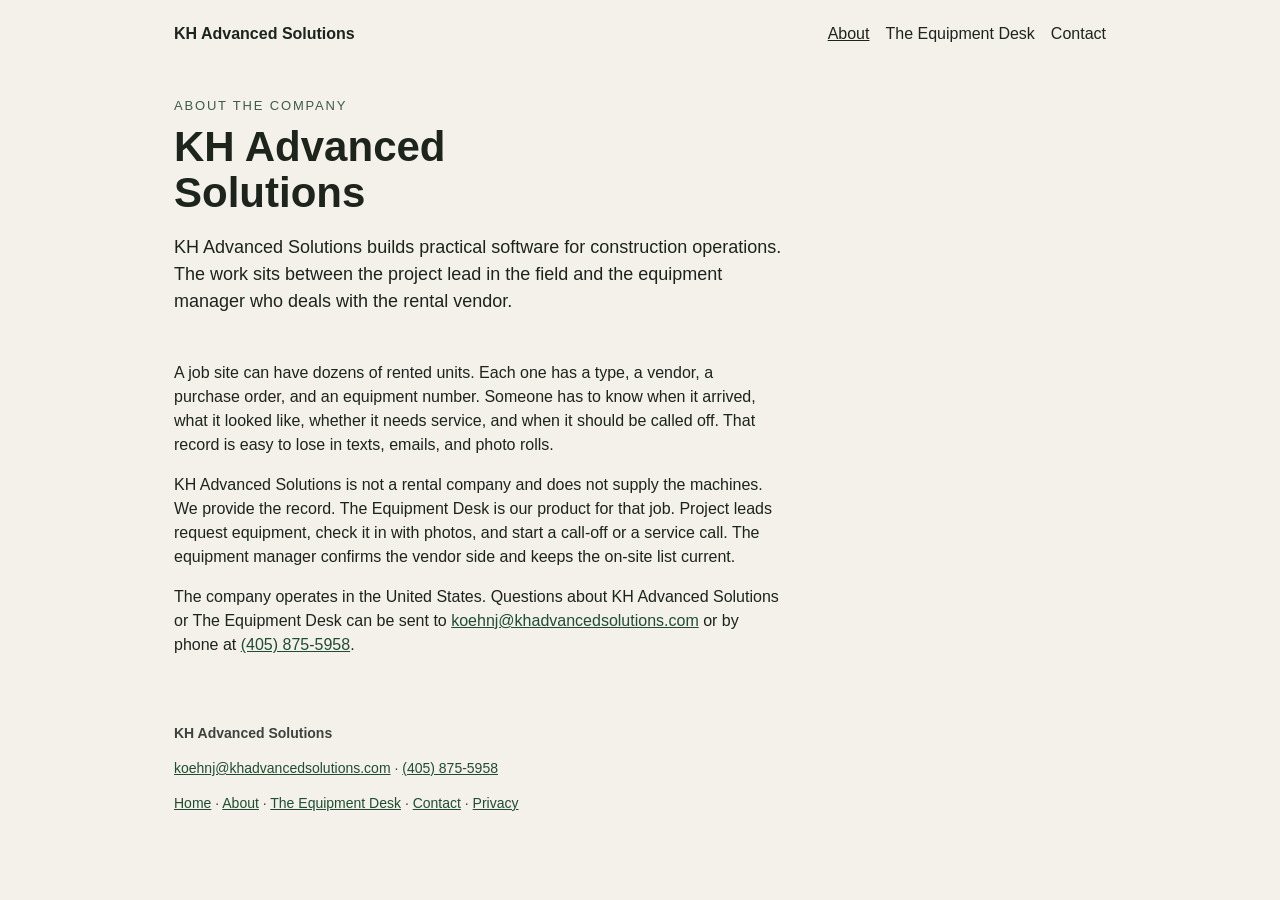
==== about.html @ 8789e8cd "Replace the under-construction page with a full company site for Apple enrollment." ====
<!doctype html>
<html lang="en">
<head>
  <meta charset="utf-8" />
  <meta name="viewport" content="width=device-width, initial-scale=1" />
  <title>About | KH Advanced Solutions</title>
  <meta name="description" content="KH Advanced Solutions is a United States company that builds The Equipment Desk for construction teams." />
  <link rel="stylesheet" href="/styles.css" />
</head>
<body>
  <header class="top">
    <a class="brand" href="/">KH Advanced Solutions</a>
    <nav>
      <a href="/about" aria-current="page">About</a>
      <a href="/equipment-desk">The Equipment Desk</a>
      <a href="/contact">Contact</a>
    </nav>
  </header>
  <main>
    <section class="hero">
      <p class="eyebrow">About the company</p>
      <h1>KH Advanced Solutions</h1>
      <p class="lede">KH Advanced Solutions builds practical software for construction operations. The work sits between the project lead in the field and the equipment manager who deals with the rental vendor.</p>
    </section>
    <section class="prose">
      <p>A job site can have dozens of rented units. Each one has a type, a vendor, a purchase order, and an equipment number. Someone has to know when it arrived, what it looked like, whether it needs service, and when it should be called off. That record is easy to lose in texts, emails, and photo rolls.</p>
      <p>KH Advanced Solutions is not a rental company and does not supply the machines. We provide the record. The Equipment Desk is our product for that job. Project leads request equipment, check it in with photos, and start a call-off or a service call. The equipment manager confirms the vendor side and keeps the on-site list current.</p>
      <p>The company operates in the United States. Questions about KH Advanced Solutions or The Equipment Desk can be sent to <a href="mailto:koehnj@khadvancedsolutions.com">koehnj@khadvancedsolutions.com</a> or by phone at <a href="tel:+14058755958">(405) 875-5958</a>.</p>
    </section>
  </main>
  <footer>
    <p><strong>KH Advanced Solutions</strong></p>
    <p><a href="mailto:koehnj@khadvancedsolutions.com">koehnj@khadvancedsolutions.com</a> · <a href="tel:+14058755958">(405) 875-5958</a></p>
    <p><a href="/">Home</a> · <a href="/about">About</a> · <a href="/equipment-desk">The Equipment Desk</a> · <a href="/contact">Contact</a> · <a href="/privacy">Privacy</a></p>
  </footer>
</body>
</html>
---- styles.css ----
:root { color-scheme: light; }
* { box-sizing: border-box; }
body { margin: 0; font-family: "Segoe UI", "Gill Sans", "Trebuchet MS", sans-serif; color: #1c241c; background: #f4f1ea; line-height: 1.5; }
a { color: #1f4d32; }
.top, main, footer { max-width: 980px; margin: 0 auto; padding-left: 24px; padding-right: 24px; }
.top { display: flex; justify-content: space-between; align-items: center; gap: 16px; padding-top: 22px; padding-bottom: 22px; }
.brand { color: #1c241c; font-weight: 700; text-decoration: none; }
nav { display: flex; flex-wrap: wrap; gap: 16px; }
nav a { color: #1c241c; text-decoration: none; }
nav a[aria-current="page"] { text-decoration: underline; }
.hero { padding: 28px 0 12px; }
.eyebrow { margin: 0 0 8px; color: #3d5c45; font-size: 13px; letter-spacing: 0.14em; text-transform: uppercase; }
h1 { font-size: 42px; line-height: 1.1; font-weight: 650; margin: 0; max-width: 16ch; }
.lede { font-size: 18px; max-width: 62ch; }
.button { display: inline-block; background: #1f4d32; color: #f7f4ee; text-decoration: none; padding: 12px 16px; border-radius: 8px; }
.grid { display: grid; grid-template-columns: repeat(3, 1fr); gap: 16px; padding: 12px 0 28px; }
article, .panel { background: #fff; border: 1px solid #ddd6c8; border-radius: 12px; padding: 18px; }
h2 { margin: 0 0 8px; font-size: 18px; }
.prose { max-width: 68ch; padding-bottom: 24px; }
.prose h2 { margin-top: 28px; }
footer { padding-top: 12px; padding-bottom: 40px; color: #3c433c; font-size: 14px; }
@media (max-width: 800px) { h1 { font-size: 34px; } .grid { grid-template-columns: 1fr; } .top { align-items: flex-start; flex-direction: column; } }
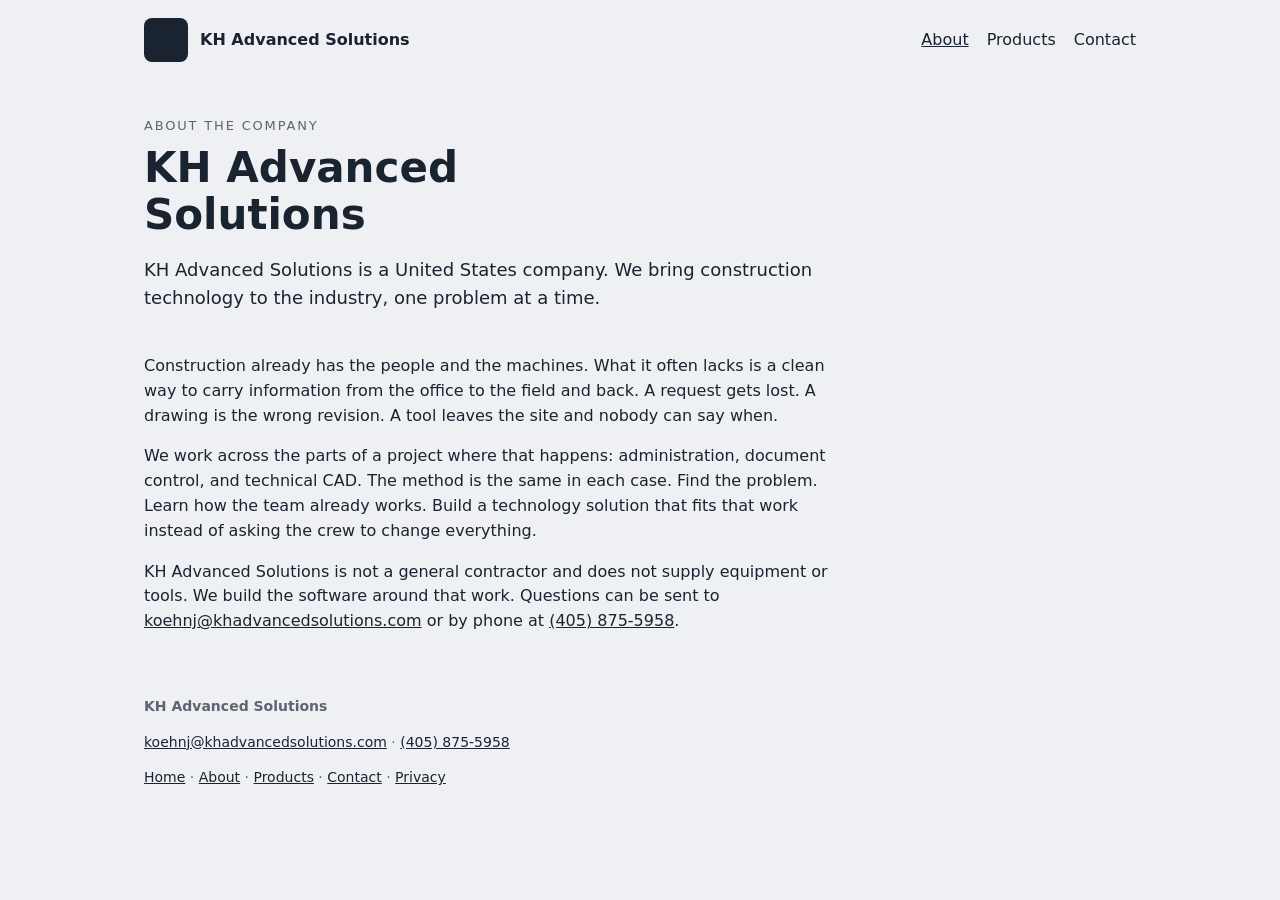
==== commit 8d50430a: "Match the Equipment Desk look and focus the home page on the company." ====
--- a/about.html
+++ b/about.html
@@ -4,15 +4,15 @@
   <meta charset="utf-8" />
   <meta name="viewport" content="width=device-width, initial-scale=1" />
   <title>About | KH Advanced Solutions</title>
-  <meta name="description" content="KH Advanced Solutions is a United States company that builds The Equipment Desk for construction teams." />
+  <meta name="description" content="KH Advanced Solutions is a United States company that brings practical technology to construction." />
   <link rel="stylesheet" href="/styles.css" />
 </head>
 <body>
   <header class="top">
-    <a class="brand" href="/">KH Advanced Solutions</a>
+    <a class="brand" href="/"><img src="/images/kh-mark.png" alt="" /> KH Advanced Solutions</a>
     <nav>
       <a href="/about" aria-current="page">About</a>
-      <a href="/equipment-desk">The Equipment Desk</a>
+      <a href="/products">Products</a>
       <a href="/contact">Contact</a>
     </nav>
   </header>
@@ -20,18 +20,34 @@
     <section class="hero">
       <p class="eyebrow">About the company</p>
       <h1>KH Advanced Solutions</h1>
-      <p class="lede">KH Advanced Solutions builds practical software for construction operations. The work sits between the project lead in the field and the equipment manager who deals with the rental vendor.</p>
+      <p class="lede">
+        KH Advanced Solutions is a United States company. We bring construction technology to the industry,
+        one problem at a time.
+      </p>
     </section>
     <section class="prose">
-      <p>A job site can have dozens of rented units. Each one has a type, a vendor, a purchase order, and an equipment number. Someone has to know when it arrived, what it looked like, whether it needs service, and when it should be called off. That record is easy to lose in texts, emails, and photo rolls.</p>
-      <p>KH Advanced Solutions is not a rental company and does not supply the machines. We provide the record. The Equipment Desk is our product for that job. Project leads request equipment, check it in with photos, and start a call-off or a service call. The equipment manager confirms the vendor side and keeps the on-site list current.</p>
-      <p>The company operates in the United States. Questions about KH Advanced Solutions or The Equipment Desk can be sent to <a href="mailto:koehnj@khadvancedsolutions.com">koehnj@khadvancedsolutions.com</a> or by phone at <a href="tel:+14058755958">(405) 875-5958</a>.</p>
+      <p>
+        Construction already has the people and the machines. What it often lacks is a clean way to carry
+        information from the office to the field and back. A request gets lost. A drawing is the wrong revision.
+        A tool leaves the site and nobody can say when.
+      </p>
+      <p>
+        We work across the parts of a project where that happens: administration, document control, and technical CAD.
+        The method is the same in each case. Find the problem. Learn how the team already works. Build a technology
+        solution that fits that work instead of asking the crew to change everything.
+      </p>
+      <p>
+        KH Advanced Solutions is not a general contractor and does not supply equipment or tools. We build the
+        software around that work. Questions can be sent to
+        <a href="mailto:koehnj@khadvancedsolutions.com">koehnj@khadvancedsolutions.com</a>
+        or by phone at <a href="tel:+14058755958">(405) 875-5958</a>.
+      </p>
     </section>
   </main>
   <footer>
     <p><strong>KH Advanced Solutions</strong></p>
     <p><a href="mailto:koehnj@khadvancedsolutions.com">koehnj@khadvancedsolutions.com</a> · <a href="tel:+14058755958">(405) 875-5958</a></p>
-    <p><a href="/">Home</a> · <a href="/about">About</a> · <a href="/equipment-desk">The Equipment Desk</a> · <a href="/contact">Contact</a> · <a href="/privacy">Privacy</a></p>
+    <p><a href="/">Home</a> · <a href="/about">About</a> · <a href="/products">Products</a> · <a href="/contact">Contact</a> · <a href="/privacy">Privacy</a></p>
   </footer>
 </body>
 </html>
--- a/styles.css
+++ b/styles.css
@@ -1,22 +1,62 @@
 :root { color-scheme: light; }
 * { box-sizing: border-box; }
-body { margin: 0; font-family: "Segoe UI", "Gill Sans", "Trebuchet MS", sans-serif; color: #1c241c; background: #f4f1ea; line-height: 1.5; }
-a { color: #1f4d32; }
-.top, main, footer { max-width: 980px; margin: 0 auto; padding-left: 24px; padding-right: 24px; }
-.top { display: flex; justify-content: space-between; align-items: center; gap: 16px; padding-top: 22px; padding-bottom: 22px; }
-.brand { color: #1c241c; font-weight: 700; text-decoration: none; }
-nav { display: flex; flex-wrap: wrap; gap: 16px; }
-nav a { color: #1c241c; text-decoration: none; }
+body {
+  margin: 0;
+  font-family: "Segoe UI", ui-sans-serif, system-ui, sans-serif;
+  color: #1a2330;
+  background: #eef0f3;
+  line-height: 1.55;
+}
+a { color: #1a2330; }
+img { max-width: 100%; display: block; }
+.top, main, footer { max-width: 1040px; margin: 0 auto; padding-left: 24px; padding-right: 24px; }
+.top {
+  display: flex;
+  justify-content: space-between;
+  align-items: center;
+  gap: 16px;
+  padding-top: 18px;
+  padding-bottom: 18px;
+}
+.brand { display: flex; align-items: center; gap: 12px; color: #1a2330; font-weight: 700; text-decoration: none; }
+.brand img { width: 44px; height: 44px; object-fit: contain; background: #1a2330; border-radius: 8px; }
+nav { display: flex; flex-wrap: wrap; gap: 18px; }
+nav a { color: #1a2330; text-decoration: none; }
 nav a[aria-current="page"] { text-decoration: underline; }
-.hero { padding: 28px 0 12px; }
-.eyebrow { margin: 0 0 8px; color: #3d5c45; font-size: 13px; letter-spacing: 0.14em; text-transform: uppercase; }
-h1 { font-size: 42px; line-height: 1.1; font-weight: 650; margin: 0; max-width: 16ch; }
-.lede { font-size: 18px; max-width: 62ch; }
-.button { display: inline-block; background: #1f4d32; color: #f7f4ee; text-decoration: none; padding: 12px 16px; border-radius: 8px; }
-.grid { display: grid; grid-template-columns: repeat(3, 1fr); gap: 16px; padding: 12px 0 28px; }
-article, .panel { background: #fff; border: 1px solid #ddd6c8; border-radius: 12px; padding: 18px; }
-h2 { margin: 0 0 8px; font-size: 18px; }
-.prose { max-width: 68ch; padding-bottom: 24px; }
+.hero { padding: 36px 0 8px; }
+.eyebrow { margin: 0 0 8px; color: #5c6570; font-size: 13px; letter-spacing: 0.14em; text-transform: uppercase; }
+h1 { font-size: 42px; line-height: 1.12; font-weight: 650; margin: 0; max-width: 18ch; }
+.lede { font-size: 18px; max-width: 66ch; color: #1a2330; }
+.button {
+  display: inline-block;
+  background: #1a2330;
+  color: #f3f5f7;
+  text-decoration: none;
+  padding: 12px 16px;
+  border-radius: 8px;
+}
+.shots { display: grid; grid-template-columns: repeat(3, 1fr); gap: 16px; padding: 20px 0 8px; }
+.shot { background: #fff; border: 1px solid #d4d9e0; border-radius: 12px; overflow: hidden; }
+.shot img { width: 100%; height: 180px; object-fit: cover; }
+.shot div { padding: 14px 16px 18px; }
+.shot h2 { margin: 0 0 6px; font-size: 18px; }
+.shot p, .panel p, .prose p { color: #1a2330; }
+.muted { color: #5c6570; }
+.panel, .product {
+  background: #fff;
+  border: 1px solid #d4d9e0;
+  border-radius: 12px;
+  padding: 18px;
+  margin: 16px 0;
+}
+.product { display: grid; grid-template-columns: 280px 1fr; gap: 18px; align-items: center; }
+.product img { width: 100%; height: 180px; object-fit: cover; border-radius: 8px; }
+h2 { margin: 0 0 8px; font-size: 22px; }
+.prose { max-width: 70ch; padding-bottom: 24px; }
 .prose h2 { margin-top: 28px; }
-footer { padding-top: 12px; padding-bottom: 40px; color: #3c433c; font-size: 14px; }
-@media (max-width: 800px) { h1 { font-size: 34px; } .grid { grid-template-columns: 1fr; } .top { align-items: flex-start; flex-direction: column; } }
+footer { padding-top: 8px; padding-bottom: 40px; color: #5c6570; font-size: 14px; }
+@media (max-width: 800px) {
+  h1 { font-size: 32px; }
+  .shots, .product { grid-template-columns: 1fr; }
+  .top { align-items: flex-start; flex-direction: column; }
+}
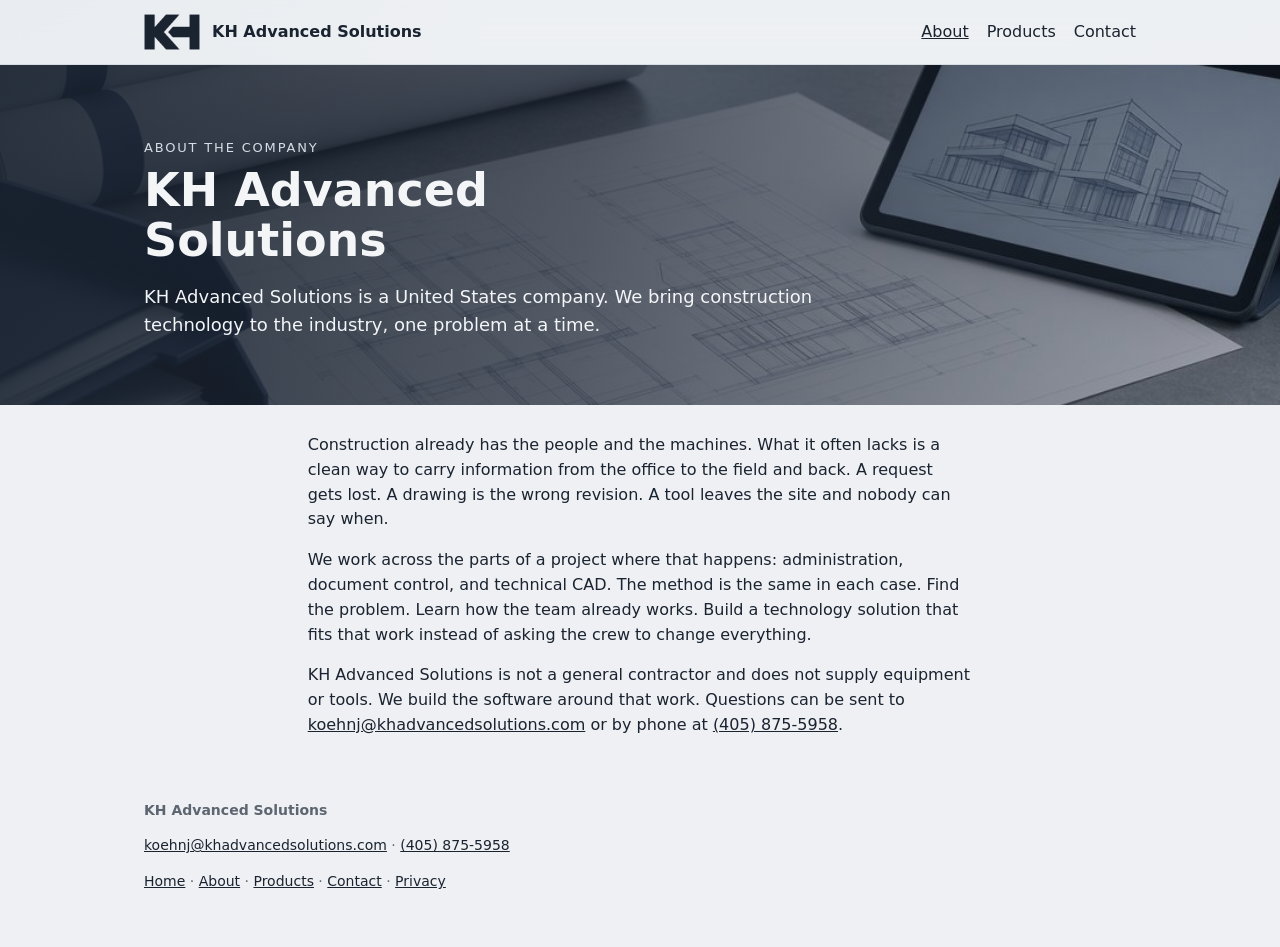
==== commit e23fbc91: "Add photo banners, a glass header, and hover motion." ====
--- a/about.html
+++ b/about.html
@@ -8,24 +8,29 @@
   <link rel="stylesheet" href="/styles.css" />
 </head>
 <body>
-  <header class="top">
-    <a class="brand" href="/"><img src="/images/kh-mark.png" alt="" /> KH Advanced Solutions</a>
-    <nav>
-      <a href="/about" aria-current="page">About</a>
-      <a href="/products">Products</a>
-      <a href="/contact">Contact</a>
-    </nav>
+  <header class="bar">
+    <div class="top">
+      <a class="brand" href="/"><img src="/images/kh-mark.png" alt="" /> KH Advanced Solutions</a>
+      <nav>
+        <a href="/about" aria-current="page">About</a>
+        <a href="/products">Products</a>
+        <a href="/contact">Contact</a>
+      </nav>
+    </div>
   </header>
   <main>
-    <section class="hero">
-      <p class="eyebrow">About the company</p>
-      <h1>KH Advanced Solutions</h1>
-      <p class="lede">
-        KH Advanced Solutions is a United States company. We bring construction technology to the industry,
-        one problem at a time.
-      </p>
+    <section class="hero hero-short hero-about">
+      <div class="hero-bg"></div>
+      <div class="hero-copy">
+        <p class="eyebrow">About the company</p>
+        <h1>KH Advanced Solutions</h1>
+        <p class="lede">
+          KH Advanced Solutions is a United States company. We bring construction technology to the industry,
+          one problem at a time.
+        </p>
+      </div>
     </section>
-    <section class="prose">
+    <section class="prose wrap">
       <p>
         Construction already has the people and the machines. What it often lacks is a clean way to carry
         information from the office to the field and back. A request gets lost. A drawing is the wrong revision.
--- a/styles.css
+++ b/styles.css
@@ -4,29 +4,84 @@
   margin: 0;
   font-family: "Segoe UI", ui-sans-serif, system-ui, sans-serif;
   color: #1a2330;
-  background: #eef0f3;
+  background:
+    radial-gradient(900px 420px at 0% 0%, rgba(29, 78, 137, 0.1), transparent 55%),
+    radial-gradient(700px 380px at 100% 20%, rgba(26, 35, 48, 0.06), transparent 50%),
+    #eef0f3;
   line-height: 1.55;
 }
 a { color: #1a2330; }
 img { max-width: 100%; display: block; }
-.top, main, footer { max-width: 1040px; margin: 0 auto; padding-left: 24px; padding-right: 24px; }
+.bar {
+  position: sticky;
+  top: 0;
+  z-index: 20;
+  background: rgba(238, 240, 243, 0.78);
+  backdrop-filter: blur(16px);
+  border-bottom: 1px solid rgba(212, 217, 224, 0.9);
+}
+.top, .wrap, footer {
+  max-width: 1040px;
+  margin: 0 auto;
+  padding-left: 24px;
+  padding-right: 24px;
+}
 .top {
   display: flex;
   justify-content: space-between;
   align-items: center;
   gap: 16px;
-  padding-top: 18px;
-  padding-bottom: 18px;
+  padding-top: 14px;
+  padding-bottom: 14px;
 }
 .brand { display: flex; align-items: center; gap: 12px; color: #1a2330; font-weight: 700; text-decoration: none; }
-.brand img { width: 44px; height: 44px; object-fit: contain; background: #1a2330; border-radius: 8px; }
+.brand img { width: 56px; height: 36px; object-fit: contain; }
 nav { display: flex; flex-wrap: wrap; gap: 18px; }
 nav a { color: #1a2330; text-decoration: none; }
 nav a[aria-current="page"] { text-decoration: underline; }
-.hero { padding: 36px 0 8px; }
+.hero {
+  position: relative;
+  min-height: 520px;
+  display: flex;
+  align-items: flex-end;
+  overflow: hidden;
+  color: #f3f5f7;
+  margin-bottom: 28px;
+}
+.hero-short { min-height: 340px; }
+.hero-bg {
+  position: absolute;
+  inset: -10%;
+  background-position: center;
+  background-size: cover;
+  transform: scale(1.06);
+  animation: drift 24s ease-in-out infinite alternate;
+}
+.hero-home .hero-bg { background-image: url("/images/cad.jpg"); }
+.hero-about .hero-bg { background-image: url("/images/documents.jpg"); }
+.hero-products .hero-bg { background-image: url("/images/tools.jpg"); }
+.hero-contact .hero-bg { background-image: url("/images/admin.jpg"); }
+.hero-privacy .hero-bg { background-image: url("/images/cad.jpg"); }
+.hero::after {
+  content: "";
+  position: absolute;
+  inset: 0;
+  background:
+    linear-gradient(105deg, rgba(26, 35, 48, 0.92) 0%, rgba(26, 35, 48, 0.72) 46%, rgba(26, 35, 48, 0.35) 100%);
+}
+.hero-copy {
+  position: relative;
+  z-index: 1;
+  max-width: 1040px;
+  margin: 0 auto;
+  padding: 72px 24px 48px;
+  width: 100%;
+}
 .eyebrow { margin: 0 0 8px; color: #5c6570; font-size: 13px; letter-spacing: 0.14em; text-transform: uppercase; }
-h1 { font-size: 42px; line-height: 1.12; font-weight: 650; margin: 0; max-width: 18ch; }
-.lede { font-size: 18px; max-width: 66ch; color: #1a2330; }
+.hero .eyebrow { color: #d5dde6; }
+h1 { font-size: 46px; line-height: 1.08; font-weight: 650; margin: 0; max-width: 16ch; }
+.hero h1, .hero .lede { color: #f3f5f7; }
+.lede { font-size: 18px; max-width: 62ch; }
 .button {
   display: inline-block;
   background: #1a2330;
@@ -34,29 +89,63 @@
   text-decoration: none;
   padding: 12px 16px;
   border-radius: 8px;
+  transition: transform 0.2s ease, box-shadow 0.2s ease;
 }
-.shots { display: grid; grid-template-columns: repeat(3, 1fr); gap: 16px; padding: 20px 0 8px; }
-.shot { background: #fff; border: 1px solid #d4d9e0; border-radius: 12px; overflow: hidden; }
-.shot img { width: 100%; height: 180px; object-fit: cover; }
+.button:hover { transform: translateY(-2px); box-shadow: 0 10px 24px rgba(26, 35, 48, 0.18); }
+.shots { display: grid; grid-template-columns: repeat(3, 1fr); gap: 16px; padding: 8px 0 8px; }
+.shot {
+  background: #fff;
+  border: 1px solid #d4d9e0;
+  border-radius: 12px;
+  overflow: hidden;
+  box-shadow: 0 8px 24px rgba(26, 35, 48, 0.05);
+  transition: transform 0.35s ease, box-shadow 0.35s ease;
+}
+.shot:hover { transform: translateY(-6px); box-shadow: 0 18px 40px rgba(26, 35, 48, 0.14); }
+.shot img { width: 100%; height: 190px; object-fit: cover; transition: transform 0.6s ease; }
+.shot:hover img { transform: scale(1.07); }
 .shot div { padding: 14px 16px 18px; }
 .shot h2 { margin: 0 0 6px; font-size: 18px; }
-.shot p, .panel p, .prose p { color: #1a2330; }
 .muted { color: #5c6570; }
 .panel, .product {
   background: #fff;
   border: 1px solid #d4d9e0;
   border-radius: 12px;
-  padding: 18px;
-  margin: 16px 0;
+  padding: 22px;
+  margin: 16px 0 28px;
+  box-shadow: 0 10px 30px rgba(26, 35, 48, 0.06);
 }
-.product { display: grid; grid-template-columns: 280px 1fr; gap: 18px; align-items: center; }
-.product img { width: 100%; height: 180px; object-fit: cover; border-radius: 8px; }
+.vision {
+  background:
+    linear-gradient(180deg, rgba(255, 255, 255, 0.94), rgba(255, 255, 255, 0.9)),
+    url("/images/admin.jpg") center/cover;
+}
+.product {
+  display: grid;
+  grid-template-columns: 280px 1fr;
+  gap: 18px;
+  align-items: center;
+  transition: transform 0.3s ease, box-shadow 0.3s ease;
+}
+.product:hover { transform: translateY(-4px); box-shadow: 0 16px 36px rgba(26, 35, 48, 0.12); }
+.product img { width: 100%; height: 190px; object-fit: cover; border-radius: 8px; }
+.product ul { margin: 8px 0 0; padding-left: 18px; }
+.product li { margin: 4px 0; }
 h2 { margin: 0 0 8px; font-size: 22px; }
 .prose { max-width: 70ch; padding-bottom: 24px; }
 .prose h2 { margin-top: 28px; }
 footer { padding-top: 8px; padding-bottom: 40px; color: #5c6570; font-size: 14px; }
+@keyframes drift {
+  from { transform: scale(1.05) translate3d(0, 0, 0); }
+  to { transform: scale(1.14) translate3d(-2%, -1%, 0); }
+}
 @media (max-width: 800px) {
   h1 { font-size: 32px; }
+  .hero, .hero-short { min-height: 420px; }
   .shots, .product { grid-template-columns: 1fr; }
   .top { align-items: flex-start; flex-direction: column; }
 }
+@media (prefers-reduced-motion: reduce) {
+  .hero-bg { animation: none; }
+  .shot, .shot img, .product, .button { transition: none; }
+}
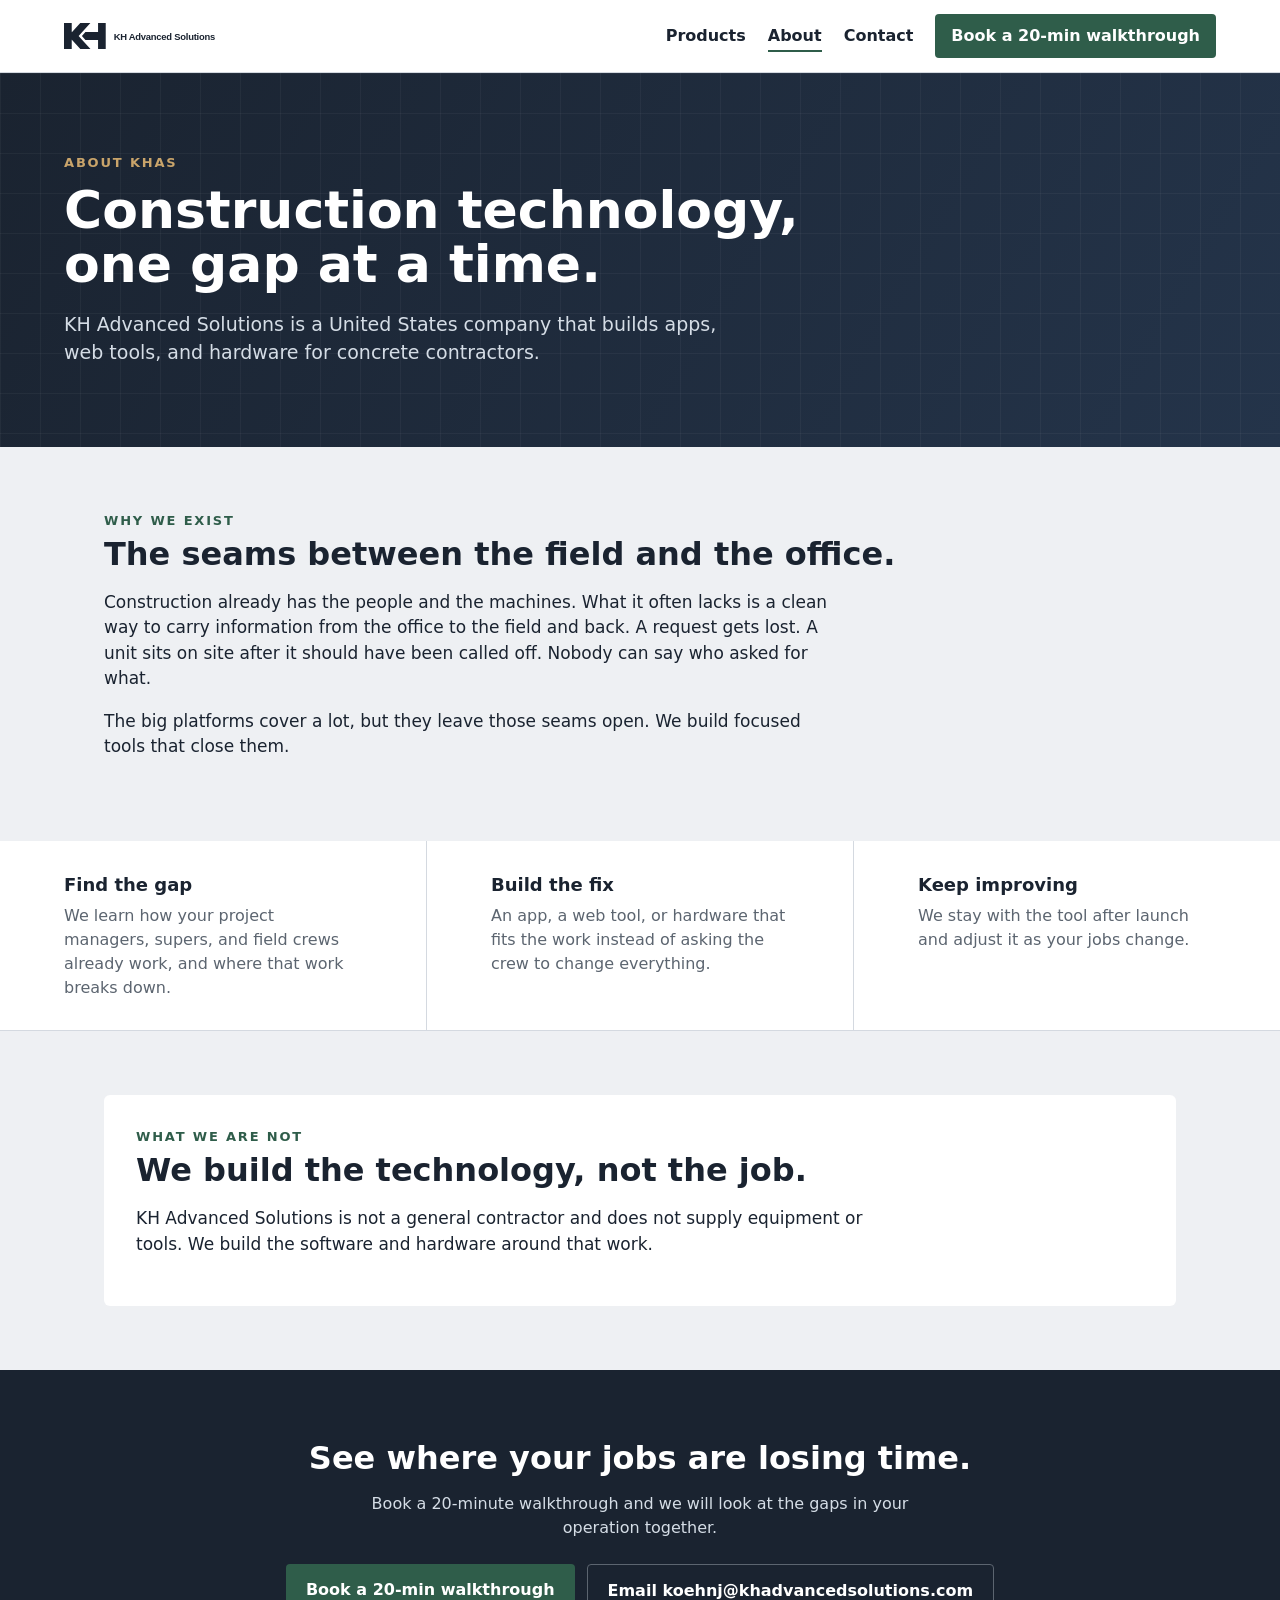
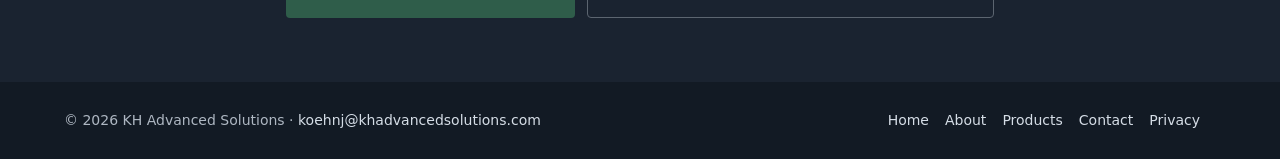
==== commit 7e293e0f: "Redesign: Home, About, Products, Contact pages" ====
--- a/about.html
+++ b/about.html
@@ -1,58 +1,17 @@
-<!doctype html>
-<html lang="en">
-<head>
-  <meta charset="utf-8" />
-  <meta name="viewport" content="width=device-width, initial-scale=1" />
-  <title>About | KH Advanced Solutions</title>
-  <meta name="description" content="KH Advanced Solutions is a United States company that brings practical technology to construction." />
-  <link rel="stylesheet" href="/styles.css" />
-</head>
-<body>
-  <header class="bar">
-    <div class="top">
-      <a class="brand" href="/"><img src="/images/kh-mark.png" alt="" /> KH Advanced Solutions</a>
-      <nav>
-        <a href="/about" aria-current="page">About</a>
-        <a href="/products">Products</a>
-        <a href="/contact">Contact</a>
-      </nav>
-    </div>
-  </header>
-  <main>
-    <section class="hero hero-short hero-about">
-      <div class="hero-bg"></div>
-      <div class="hero-copy">
-        <p class="eyebrow">About the company</p>
-        <h1>KH Advanced Solutions</h1>
-        <p class="lede">
-          KH Advanced Solutions is a United States company. We bring construction technology to the industry,
-          one problem at a time.
-        </p>
-      </div>
-    </section>
-    <section class="prose wrap">
-      <p>
-        Construction already has the people and the machines. What it often lacks is a clean way to carry
-        information from the office to the field and back. A request gets lost. A drawing is the wrong revision.
-        A tool leaves the site and nobody can say when.
-      </p>
-      <p>
-        We work across the parts of a project where that happens: administration, document control, and technical CAD.
-        The method is the same in each case. Find the problem. Learn how the team already works. Build a technology
-        solution that fits that work instead of asking the crew to change everything.
-      </p>
-      <p>
-        KH Advanced Solutions is not a general contractor and does not supply equipment or tools. We build the
-        software around that work. Questions can be sent to
-        <a href="mailto:koehnj@khadvancedsolutions.com">koehnj@khadvancedsolutions.com</a>
-        or by phone at <a href="tel:+14058755958">(405) 875-5958</a>.
-      </p>
-    </section>
-  </main>
-  <footer>
-    <p><strong>KH Advanced Solutions</strong></p>
-    <p><a href="mailto:koehnj@khadvancedsolutions.com">koehnj@khadvancedsolutions.com</a> · <a href="tel:+14058755958">(405) 875-5958</a></p>
-    <p><a href="/">Home</a> · <a href="/about">About</a> · <a href="/products">Products</a> · <a href="/contact">Contact</a> · <a href="/privacy">Privacy</a></p>
-  </footer>
-</body>
-</html>
+<!doctype html><html lang="en"><head><meta charset="utf-8"><meta name="viewport" content="width=device-width,initial-scale=1">
+<title>About | KH Advanced Solutions</title><meta name="description" content="KH Advanced Solutions is a construction technology company. We find the gaps in how concrete contractors run and build focused tools to fill them."><link rel="canonical" href="https://khadvancedsolutions.com/about">
+<meta property="og:type" content="website"><meta property="og:site_name" content="KH Advanced Solutions"><meta property="og:title" content="About | KH Advanced Solutions"><meta property="og:description" content="KH Advanced Solutions is a construction technology company. We find the gaps in how concrete contractors run and build focused tools to fill them."><meta property="og:url" content="https://khadvancedsolutions.com/about"><meta property="og:image" content="https://khadvancedsolutions.com/images/kh-mark.png">
+<meta name="twitter:card" content="summary_large_image"><meta name="theme-color" content="#1a2330">
+<link rel="icon" href="/favicon.svg" type="image/svg+xml"><link rel="apple-touch-icon" href="/images/kh-mark.png">
+<link rel="stylesheet" href="/styles.css"></head><body>
+<header class="bar"><a href="/" aria-label="KH Advanced Solutions home"><img src="/images/khas-lockup-horizontal.svg" alt="KH Advanced Solutions" width="180" height="34"></a><nav><a href="/products">Products</a><a href="/about" aria-current=page>About</a><a href="/contact">Contact</a><a class="cta" href="mailto:koehnj@khadvancedsolutions.com?subject=20-min%20walkthrough">Book a 20-min<span class="long"> walkthrough</span></a><button class="menu" aria-expanded="false" aria-label="Menu">Menu</button></nav></header>
+<main>
+<section class="hero"><div class="eb">About KHAS</div><h1>Construction technology, one gap at a time.</h1><p class="l">KH Advanced Solutions is a United States company that builds apps, web tools, and hardware for concrete contractors.</p></section>
+<section class="sec"><div class="rvt"><div class="eb g">Why we exist</div><h2>The seams between the field and the office.</h2>
+<p>Construction already has the people and the machines. What it often lacks is a clean way to carry information from the office to the field and back. A request gets lost. A unit sits on site after it should have been called off. Nobody can say who asked for what.</p>
+<p>The big platforms cover a lot, but they leave those seams open. We build focused tools that close them.</p></div></section>
+<section class="strip"><div><b>Find the gap</b><span>We learn how your project managers, supers, and field crews already work, and where that work breaks down.</span></div><div><b>Build the fix</b><span>An app, a web tool, or hardware that fits the work instead of asking the crew to change everything.</span></div><div><b>Keep improving</b><span>We stay with the tool after launch and adjust it as your jobs change.</span></div></section>
+<section class="sec"><div class="panel"><div class="eb g">What we are not</div><h2>We build the technology, not the job.</h2><p>KH Advanced Solutions is not a general contractor and does not supply equipment or tools. We build the software and hardware around that work.</p></div></section>
+<section class="band"><h2>See where your jobs are losing time.</h2><p>Book a 20-minute walkthrough and we will look at the gaps in your operation together.</p><div class="btns"><a class="btn p" href="mailto:koehnj@khadvancedsolutions.com?subject=20-min%20walkthrough">Book a 20-min walkthrough</a><a class="btn s" href="mailto:koehnj@khadvancedsolutions.com">Email koehnj@khadvancedsolutions.com</a></div></section></main>
+<footer><span>&copy; 2026 KH Advanced Solutions &middot; <a href="mailto:koehnj@khadvancedsolutions.com">koehnj@khadvancedsolutions.com</a></span><span><a href="/">Home</a><a href="/about">About</a><a href="/products">Products</a><a href="/contact">Contact</a><a href="/privacy">Privacy</a></span></footer>
+<script src="/main.js" defer></script></body></html>
--- a/styles.css
+++ b/styles.css
@@ -1,151 +1,64 @@
-:root { color-scheme: light; }
-* { box-sizing: border-box; }
-body {
-  margin: 0;
-  font-family: "Segoe UI", ui-sans-serif, system-ui, sans-serif;
-  color: #1a2330;
-  background:
-    radial-gradient(900px 420px at 0% 0%, rgba(29, 78, 137, 0.1), transparent 55%),
-    radial-gradient(700px 380px at 100% 20%, rgba(26, 35, 48, 0.06), transparent 50%),
-    #eef0f3;
-  line-height: 1.55;
-}
-a { color: #1a2330; }
-img { max-width: 100%; display: block; }
-.bar {
-  position: sticky;
-  top: 0;
-  z-index: 20;
-  background: rgba(238, 240, 243, 0.78);
-  backdrop-filter: blur(16px);
-  border-bottom: 1px solid rgba(212, 217, 224, 0.9);
-}
-.top, .wrap, footer {
-  max-width: 1040px;
-  margin: 0 auto;
-  padding-left: 24px;
-  padding-right: 24px;
-}
-.top {
-  display: flex;
-  justify-content: space-between;
-  align-items: center;
-  gap: 16px;
-  padding-top: 14px;
-  padding-bottom: 14px;
-}
-.brand { display: flex; align-items: center; gap: 12px; color: #1a2330; font-weight: 700; text-decoration: none; }
-.brand img { width: 56px; height: 36px; object-fit: contain; }
-nav { display: flex; flex-wrap: wrap; gap: 18px; }
-nav a { color: #1a2330; text-decoration: none; }
-nav a[aria-current="page"] { text-decoration: underline; }
-.hero {
-  position: relative;
-  min-height: 520px;
-  display: flex;
-  align-items: flex-end;
-  overflow: hidden;
-  color: #f3f5f7;
-  margin-bottom: 28px;
-}
-.hero-short { min-height: 340px; }
-.hero-bg {
-  position: absolute;
-  inset: -10%;
-  background-position: center;
-  background-size: cover;
-  transform: scale(1.06);
-  animation: drift 24s ease-in-out infinite alternate;
-}
-.hero-home .hero-bg { background-image: url("/images/cad.jpg"); }
-.hero-about .hero-bg { background-image: url("/images/documents.jpg"); }
-.hero-products .hero-bg { background-image: url("/images/tools.jpg"); }
-.hero-contact .hero-bg { background-image: url("/images/admin.jpg"); }
-.hero-privacy .hero-bg { background-image: url("/images/cad.jpg"); }
-.hero::after {
-  content: "";
-  position: absolute;
-  inset: 0;
-  background:
-    linear-gradient(105deg, rgba(26, 35, 48, 0.92) 0%, rgba(26, 35, 48, 0.72) 46%, rgba(26, 35, 48, 0.35) 100%);
-}
-.hero-copy {
-  position: relative;
-  z-index: 1;
-  max-width: 1040px;
-  margin: 0 auto;
-  padding: 72px 24px 48px;
-  width: 100%;
-}
-.eyebrow { margin: 0 0 8px; color: #5c6570; font-size: 13px; letter-spacing: 0.14em; text-transform: uppercase; }
-.hero .eyebrow { color: #d5dde6; }
-h1 { font-size: 46px; line-height: 1.08; font-weight: 650; margin: 0; max-width: 16ch; }
-.hero h1, .hero .lede { color: #f3f5f7; }
-.lede { font-size: 18px; max-width: 62ch; }
-.button {
-  display: inline-block;
-  background: #1a2330;
-  color: #f3f5f7;
-  text-decoration: none;
-  padding: 12px 16px;
-  border-radius: 8px;
-  transition: transform 0.2s ease, box-shadow 0.2s ease;
-}
-.button:hover { transform: translateY(-2px); box-shadow: 0 10px 24px rgba(26, 35, 48, 0.18); }
-.shots { display: grid; grid-template-columns: repeat(3, 1fr); gap: 16px; padding: 8px 0 8px; }
-.shot {
-  background: #fff;
-  border: 1px solid #d4d9e0;
-  border-radius: 12px;
-  overflow: hidden;
-  box-shadow: 0 8px 24px rgba(26, 35, 48, 0.05);
-  transition: transform 0.35s ease, box-shadow 0.35s ease;
-}
-.shot:hover { transform: translateY(-6px); box-shadow: 0 18px 40px rgba(26, 35, 48, 0.14); }
-.shot img { width: 100%; height: 190px; object-fit: cover; transition: transform 0.6s ease; }
-.shot:hover img { transform: scale(1.07); }
-.shot div { padding: 14px 16px 18px; }
-.shot h2 { margin: 0 0 6px; font-size: 18px; }
-.muted { color: #5c6570; }
-.panel, .product {
-  background: #fff;
-  border: 1px solid #d4d9e0;
-  border-radius: 12px;
-  padding: 22px;
-  margin: 16px 0 28px;
-  box-shadow: 0 10px 30px rgba(26, 35, 48, 0.06);
-}
-.vision {
-  background:
-    linear-gradient(180deg, rgba(255, 255, 255, 0.94), rgba(255, 255, 255, 0.9)),
-    url("/images/admin.jpg") center/cover;
-}
-.product {
-  display: grid;
-  grid-template-columns: 280px 1fr;
-  gap: 18px;
-  align-items: center;
-  transition: transform 0.3s ease, box-shadow 0.3s ease;
-}
-.product:hover { transform: translateY(-4px); box-shadow: 0 16px 36px rgba(26, 35, 48, 0.12); }
-.product img { width: 100%; height: 190px; object-fit: cover; border-radius: 8px; }
-.product ul { margin: 8px 0 0; padding-left: 18px; }
-.product li { margin: 4px 0; }
-h2 { margin: 0 0 8px; font-size: 22px; }
-.prose { max-width: 70ch; padding-bottom: 24px; }
-.prose h2 { margin-top: 28px; }
-footer { padding-top: 8px; padding-bottom: 40px; color: #5c6570; font-size: 14px; }
-@keyframes drift {
-  from { transform: scale(1.05) translate3d(0, 0, 0); }
-  to { transform: scale(1.14) translate3d(-2%, -1%, 0); }
-}
-@media (max-width: 800px) {
-  h1 { font-size: 32px; }
-  .hero, .hero-short { min-height: 420px; }
-  .shots, .product { grid-template-columns: 1fr; }
-  .top { align-items: flex-start; flex-direction: column; }
-}
-@media (prefers-reduced-motion: reduce) {
-  .hero-bg { animation: none; }
-  .shot, .shot img, .product, .button { transition: none; }
-}
+:root{--navy:#1a2330;--green:#2f5d4a;--tan:#c9a46a;--light:#eef0f3;--line:#d4d9e0;--muted:#5c6570}
+@view-transition{navigation:auto}
+::view-transition-old(root),::view-transition-new(root){animation-duration:.35s}
+*{box-sizing:border-box}html{scroll-behavior:smooth}
+body{margin:0;font-family:system-ui,-apple-system,"Segoe UI",Roboto,sans-serif;background:var(--light);color:var(--navy);line-height:1.5}
+
+body.leaving{opacity:0;transition:opacity .25s}
+@keyframes pagein{from{opacity:0}to{opacity:1}}
+a{color:inherit}
+.bar{position:sticky;top:0;z-index:10;display:flex;justify-content:space-between;align-items:center;padding:14px 5vw;background:#fff;border-bottom:1px solid var(--line);transition:box-shadow .3s}
+.bar.sh{box-shadow:0 6px 24px rgba(0,0,0,.12)}.bar img{height:34px;display:block}
+.bar nav{display:flex;align-items:center}.bar nav a{margin-left:22px;text-decoration:none;font-weight:600;position:relative;transition:color .2s}
+.bar nav a:not(.cta):after{content:"";position:absolute;left:0;bottom:-4px;height:2px;width:0;background:var(--green);transition:width .25s}
+.bar nav a:not(.cta):hover:after,.bar nav a[aria-current]:after{width:100%}
+.cta{background:var(--green);color:#fff!important;padding:10px 16px;border-radius:4px}
+.cta,.btn{transition:transform .2s,box-shadow .2s,background .2s}.cta:hover,.btn:hover{transform:translateY(-2px);box-shadow:0 10px 24px rgba(47,93,74,.4)}
+.hero{position:relative;overflow:hidden;color:#fff;padding:80px 5vw;background:linear-gradient(120deg,#1a2330,#24344a,#1a2330);background-size:200% 200%;animation:bg 14s ease infinite}
+.hero.grid2{display:grid;grid-template-columns:1.1fr .9fr;gap:48px;align-items:center}
+.hero:before{content:"";position:absolute;inset:0;background-image:linear-gradient(rgba(255,255,255,.04) 1px,transparent 1px),linear-gradient(90deg,rgba(255,255,255,.04) 1px,transparent 1px);background-size:40px 40px;animation:grid 20s linear infinite;pointer-events:none}
+.hero>*{position:relative}
+@keyframes bg{50%{background-position:100% 50%}}@keyframes grid{to{background-position:40px 40px}}
+.eb{color:var(--tan);letter-spacing:.14em;font-size:13px;text-transform:uppercase;font-weight:700}
+h1{font-size:52px;line-height:1.05;margin:10px 0 18px;max-width:22ch}
+.l{font-size:19px;color:#d5dde6;max-width:56ch;margin:0}
+.hero .eb,.hero h1,.hero .l,.hero .btns{opacity:0;transform:translateY(24px);animation:up .8s cubic-bezier(.2,.7,.2,1) forwards}
+.hero h1{animation-delay:.15s}.hero .l{animation-delay:.3s}.hero .btns{animation-delay:.45s}
+.btns{display:flex;flex-wrap:wrap;gap:12px;margin-top:24px}
+.btn{display:inline-block;padding:14px 20px;border-radius:4px;font-weight:700;text-decoration:none}
+.p{background:var(--green);color:#fff}.s{border:1px solid #5c6570;color:#fff}.s:hover{background:rgba(255,255,255,.08)}
+.s.dk{color:var(--navy);border-color:var(--line)}
+.card{background:#fff;color:var(--navy);border-radius:6px;padding:20px;border-top:4px solid var(--green);opacity:0;animation:card 1s .5s cubic-bezier(.2,.7,.2,1) forwards;transition:transform .3s,box-shadow .3s}
+.card:hover{transform:translateY(-4px) rotate(-.4deg);box-shadow:0 24px 48px rgba(0,0,0,.35)}
+.row{display:flex;justify-content:space-between;gap:12px;border-bottom:1px solid var(--line);padding:10px 0;font-size:15px;opacity:0;animation:up .5s forwards}
+.row:nth-child(2){animation-delay:.9s}.row:nth-child(3){animation-delay:1.05s}.row:nth-child(4){animation-delay:1.2s}
+.tag{font-size:12px;padding:2px 8px;border-radius:3px;background:var(--light);white-space:nowrap;align-self:center}
+.on{color:var(--green);font-weight:700}.am{color:#8a5a1a;font-weight:700}
+.tag.on{animation:pulse 2.4s 1.6s infinite}
+@keyframes up{to{opacity:1;transform:none}}@keyframes card{from{opacity:0;transform:translateX(40px) scale(.96)}to{opacity:1;transform:none}}
+@keyframes pulse{50%{box-shadow:0 0 0 6px rgba(47,93,74,.18)}}
+.strip{display:grid;grid-template-columns:repeat(3,1fr);gap:1px;background:var(--line);border-bottom:1px solid var(--line)}
+.strip.two{grid-template-columns:1fr 1fr}
+.strip>div{background:#fff;padding:30px 5vw;transition:background .25s,transform .25s}.strip>div:hover{background:#f6f8f7;transform:translateY(-3px)}
+.strip b{display:block;font-size:18px;margin-bottom:6px;transition:color .2s}.strip>div:hover b{color:var(--green)}.strip span,.muted{color:var(--muted)}
+.sec{padding:64px 5vw;max-width:1200px;margin:0 auto}
+.sec h2{font-size:32px;margin:6px 0 14px;line-height:1.15}.sec p{max-width:68ch;font-size:17px}
+.eb.g{color:var(--green)}
+.prod{display:grid;grid-template-columns:1fr 1fr;gap:24px}
+.pc{background:#fff;border-radius:6px;padding:32px;border-top:4px solid var(--green);transition:transform .3s,box-shadow .3s}
+.pc.soon{border-top-color:var(--tan)}
+.pc:hover{transform:translateY(-4px);box-shadow:0 18px 40px rgba(26,35,48,.14)}
+.pc h3{font-size:26px;margin:8px 0 10px}.pc ul{padding-left:20px;margin:14px 0 22px}.pc li{margin:6px 0}
+.panel{background:#fff;border-radius:6px;padding:32px;transition:transform .3s,box-shadow .3s}.panel:hover{transform:translateY(-3px);box-shadow:0 18px 40px rgba(26,35,48,.12)}
+.band{background:var(--navy);color:#fff;text-align:center;padding:64px 5vw}.band h2{font-size:32px;margin:0 0 10px}.band p{color:#d5dde6;margin:0 auto;max-width:56ch}.band .btns{justify-content:center}
+footer{background:#121a24;color:#aeb7c2;padding:28px 5vw;display:flex;justify-content:space-between;flex-wrap:wrap;gap:12px;font-size:14px}
+footer a{color:#d5dde6;text-decoration:none;margin-right:16px}footer a:hover{color:var(--tan)}
+.rv{opacity:0;transform:translateY(30px)}.rv.in{animation:up .7s var(--d,0s) cubic-bezier(.2,.7,.2,1) forwards}
+@media(max-width:800px){.hero,.hero.grid2{grid-template-columns:1fr;padding:48px 20px}h1{font-size:34px}.strip,.strip.two,.prod{grid-template-columns:1fr}.strip>div{padding:24px 20px}
+.bar{padding:12px 16px}.bar img{height:28px}.bar nav a{margin-left:14px;font-size:14px}.bar nav .cta{padding:8px 10px}.bar nav .cta .long{display:none}.sec{padding:44px 20px}.pc,.panel{padding:24px}}
+@media(max-width:480px){.bar nav a:not(.cta){display:none}.bar.open nav a:not(.cta){display:inline}}
+.menu{display:none;background:none;border:1px solid var(--line);border-radius:4px;padding:6px 10px;margin-left:10px;font:inherit;font-weight:600;color:var(--navy)}
+@media(max-width:480px){.menu{display:inline-block}.bar.open{flex-wrap:wrap}.bar.open nav{width:100%;flex-wrap:wrap}.bar.open nav a:not(.cta){display:block;width:100%;margin:10px 0 0}}
+@media(prefers-reduced-motion:reduce){*,*:before,*:after{animation:none!important;transition:none!important}.hero .eb,.hero h1,.hero .l,.hero .btns,.card,.row,.rv{opacity:1!important;transform:none!important}html{scroll-behavior:auto}@view-transition{navigation:none}}
+@media(max-width:480px){.bar img{height:24px}.bar nav a{margin-left:8px}.bar nav .cta{font-size:13px;padding:8px 10px}.menu{padding:6px 8px;font-size:13px;margin-left:8px}.bar.open nav{justify-content:flex-start}.bar.open nav .cta{order:5;margin:12px 0 0}}
+.cta{white-space:nowrap}
